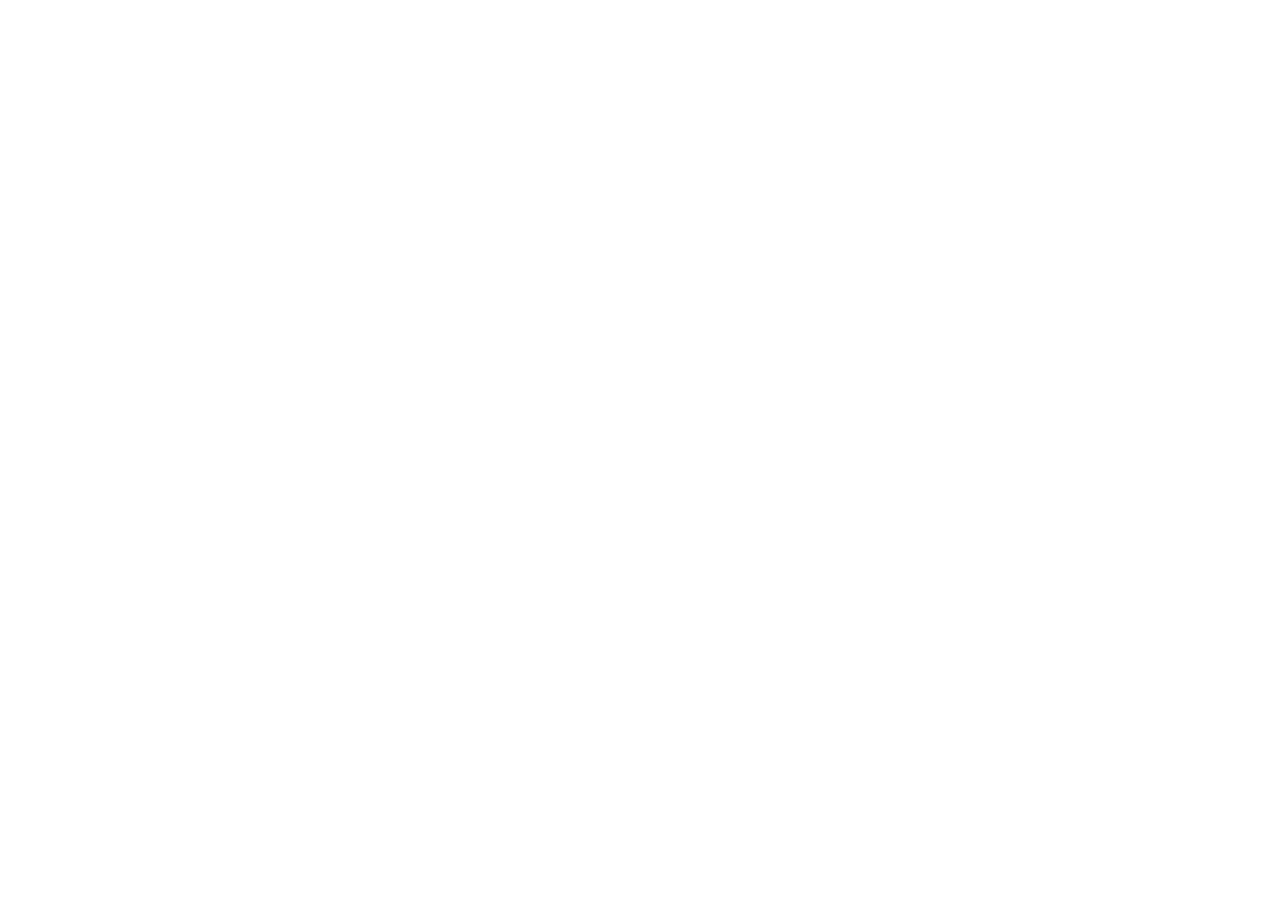
==== index.html @ 1e962970 "first commit" ====
<!DOCTYPE html>
<html lang="en">
<head>
    <meta charset="UTF-8">
    <meta name="viewport" content="width=device-width, initial-scale=1.0">
    <title>Refonte FlowCV</title>
</head>
<body>
    
</body>
</html>
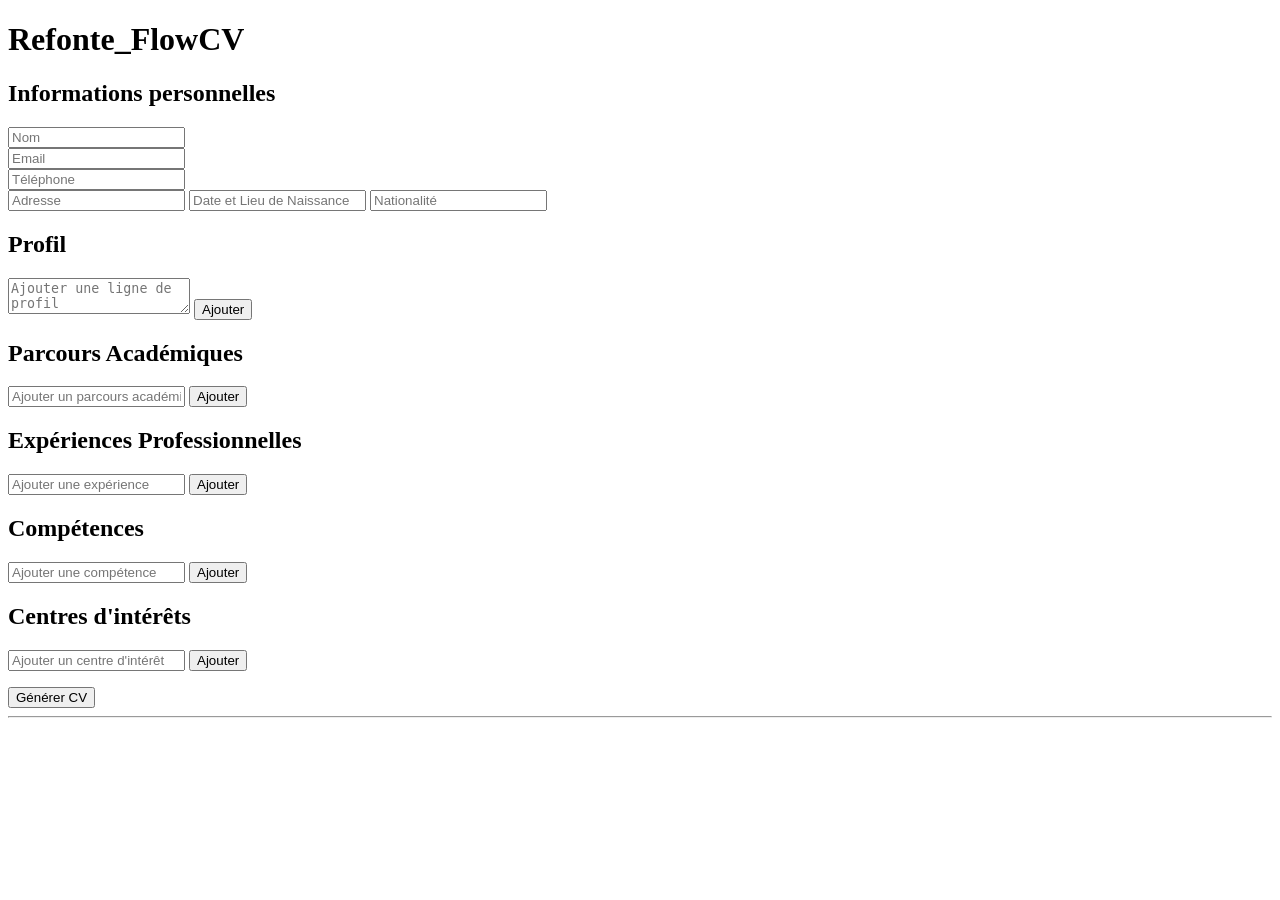
==== commit 07750002: "second commit" ====
--- a/index.html
+++ b/index.html
@@ -3,9 +3,82 @@
 <head>
     <meta charset="UTF-8">
     <meta name="viewport" content="width=device-width, initial-scale=1.0">
-    <title>Refonte FlowCV</title>
+    <title>Refonte_FlowCV</title>
+
+    <!-- jQuery CDN -->
+    <script src="https://code.jquery.com/jquery-3.7.1.min.js"></script>
+
+    <link rel="stylesheet" href="assets/css/style.css">
 </head>
 <body>
-    
+
+<h1>Refonte_FlowCV</h1>
+
+<form id="cvForm">
+
+    <!-- INFORMATIONS PERSONNELLES -->
+    <section>
+        <h2>Informations personnelles</h2>
+        <input type="text" id="nom" placeholder="Nom" required><br>
+        <input type="text" id="email" placeholder="Email" required><br>
+        <input type="text" id="telephone" placeholder="Téléphone" required><br>
+        <input type="text" id="adresse" placeholder="Adresse" required>
+        <input type="text" id="date" placeholder="Date et Lieu de Naissance " required>
+        <input type="text" id="nationalité" placeholder="Nationalité" required>
+    </section>
+
+    <!-- Profil  -->
+    <section> 
+        <h2>Profil</h2>
+        <textarea id="profilInput" placeholder="Ajouter une ligne de profil"></textarea>
+        <button type="button" id="addProfil">Ajouter</button>
+        <ul id="profilList"></ul>
+    </section>
+
+    <!-- PARCOURS -->
+    <section>
+        <h2>Parcours Académiques</h2>
+        <input type="text" id="parcoursInput" placeholder="Ajouter un parcours académique">
+        <button type="button" id="addParcours">Ajouter</button>
+        <ol id="parcoursList"></ol>
+    </section>
+
+    <!-- EXPERIENCES -->
+    <section>
+        <h2>Expériences Professionnelles</h2>
+        <input type="text" id="experienceInput" placeholder="Ajouter une expérience">
+        <button type="button" id="addExperience">Ajouter</button>
+        <ol id="experienceList"></ol>
+    </section>
+
+    <!-- COMPETENCES -->
+    <section>
+        <h2>Compétences</h2>
+        <input type="text" id="competenceInput" placeholder="Ajouter une compétence">
+        <button type="button" id="addCompetence">Ajouter</button>
+        <ul id="competenceList"></ul>
+    </section>
+
+    <!-- CENTRES -->
+    <section>
+        <h2>Centres d'intérêts</h2>
+        <input type="text" id="centreInput" placeholder="Ajouter un centre d'intérêt">
+        <button type="button" id="addCentre">Ajouter</button>
+        <ul id="centreList"></ul>
+    </section>
+
+
+    <button type="submit" name="btnlogin">Générer CV</button>
+
+</form>
+
+<hr>
+
+<section id="cvResultat"></section>
+
+<script src="assets/js/script.js"></script>
+<script src="assets/js/validation.js"></script>
+<script src="assets/vitrine/template.html"></script>
+
 </body>
-</html>+</html>
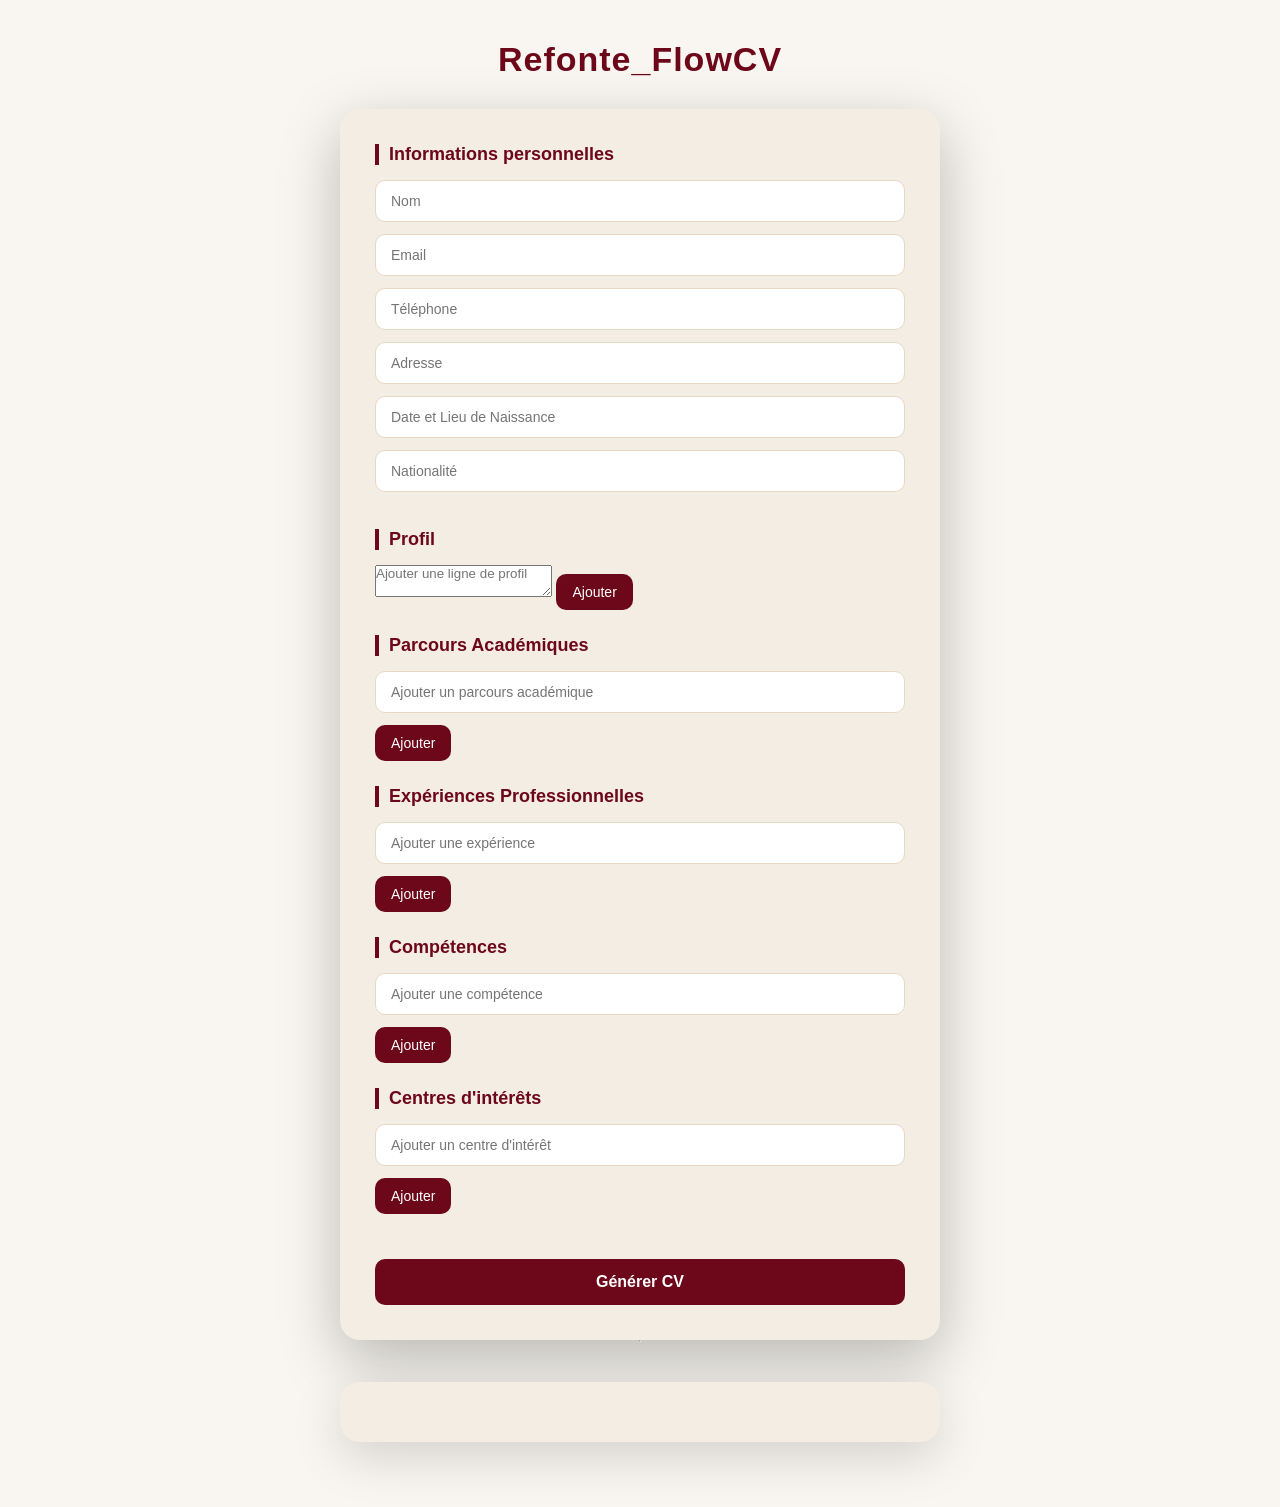
==== commit 6754d43c: "mise à jour index et test" ====
--- a/index.html
+++ b/index.html
@@ -56,7 +56,7 @@
         <h2>Compétences</h2>
         <input type="text" id="competenceInput" placeholder="Ajouter une compétence">
         <button type="button" id="addCompetence">Ajouter</button>
-        <ul id="competenceList"></ul>
+        <ol id="competenceList"></ol>
     </section>
 
     <!-- CENTRES -->
@@ -64,7 +64,7 @@
         <h2>Centres d'intérêts</h2>
         <input type="text" id="centreInput" placeholder="Ajouter un centre d'intérêt">
         <button type="button" id="addCentre">Ajouter</button>
-        <ul id="centreList"></ul>
+        <ol id="centreList"></ol>
     </section>
 
 
--- a/assets/css/style.css
+++ b/assets/css/style.css
@@ -0,0 +1,167 @@
+/* RESET */
+* {
+    margin: 0;
+    padding: 0;
+    box-sizing: border-box;
+    font-family: 'Segoe UI', sans-serif;
+}
+
+/* PALETTE BORDEAUX & BEIGE */
+:root {
+    --main-color: #6D071A;      /* Bordeaux profond */
+    --accent-color: #8E1B2F;    /* Bordeaux doux */
+    --soft-color: #F4EDE4;      /* Beige élégant */
+    --soft-dark: #E8D8C3;       /* Beige soutenu */
+    --text-color: #2B2B2B;
+    --white: #ffffff;
+}
+
+/* BODY */
+body {
+    background-color: #F9F6F1; /* Beige très clair doux */
+    padding: 40px 20px;
+    display: flex;
+    flex-direction: column;
+    align-items: center;
+    color: var(--text-color);
+}
+
+/* TITRE */
+h1 {
+    color: var(--main-color); /* Bordeaux */
+    margin-bottom: 30px;
+    font-size: 34px;
+    letter-spacing: 1px;
+    font-weight: bold;
+}
+
+/* FORM CARD */
+form {
+    background: var(--soft-color);
+    padding: 35px;
+    border-radius: 20px;
+    width: 100%;
+    max-width: 600px;
+    box-shadow: 0 20px 60px rgba(0, 0, 0, 0.25);
+}
+
+/* SECTIONS */
+section {
+    margin-bottom: 25px;
+}
+
+section h2 {
+    margin-bottom: 15px;
+    font-size: 18px;
+    color: var(--main-color);
+    border-left: 4px solid var(--main-color);
+    padding-left: 10px;
+}
+
+/* INPUTS */
+input {
+    width: 100%;
+    padding: 12px 15px;
+    margin-bottom: 12px;
+    border-radius: 10px;
+    border: 1px solid var(--soft-dark);
+    background-color: var(--white);
+    transition: 0.3s;
+    font-size: 14px;
+}
+
+input:focus {
+    border-color: var(--main-color);
+    outline: none;
+    box-shadow: 0 0 8px rgba(109, 7, 26, 0.3);
+}
+
+/* BOUTONS */
+button {
+    padding: 10px 16px;
+    border: none;
+    border-radius: 10px;
+    cursor: pointer;
+    background-color: var(--main-color);
+    color: white;
+    transition: 0.3s;
+    font-size: 14px;
+}
+
+button:hover {
+    background-color: var(--accent-color);
+    transform: translateY(-2px);
+}
+
+/* BOUTON PRINCIPAL */
+button[type="submit"] {
+    width: 100%;
+    margin-top: 20px;
+    padding: 14px;
+    font-size: 16px;
+    font-weight: bold;
+}
+
+/* LISTES */
+ol, ul {
+    margin-top: 10px;
+    padding-left: 20px;
+}
+
+li {
+    background-color: var(--white);
+    padding: 10px;
+    border-radius: 8px;
+    margin-bottom: 6px;
+    border-left: 4px solid var(--main-color);
+}
+
+/* RESULTAT CV */
+#cvResultat {
+    margin-top: 40px;
+    width: 100%;
+    max-width: 600px;
+    background: var(--soft-color);
+    padding: 30px;
+    border-radius: 20px;
+    box-shadow: 0 15px 50px rgba(0, 0, 0, 0.15);
+}
+
+#templates {
+    margin-top: 40px;
+    text-align: center;
+}
+
+.templateCard {
+    display: inline-block;
+    background-color: var(--soft-color);
+    padding: 20px;
+    margin: 10px;
+    border-radius: 12px;
+    cursor: pointer;
+    border: 2px solid var(--main-color);
+    transition: 0.3s;
+}
+
+.templateCard:hover {
+    background-color: var(--main-color);
+    color: white;
+}
+.cv-card {
+    background: white;
+    padding: 30px;
+    border-radius: 15px;
+    max-width: 700px;
+    margin: auto;
+    box-shadow: 0 10px 30px rgba(0,0,0,0.1);
+}
+
+.cv-card h2 {
+    color: var(--main-color);
+    margin-bottom: 15px;
+}
+
+.cv-card h3 {
+    margin-top: 20px;
+    color: var(--main-color);
+}
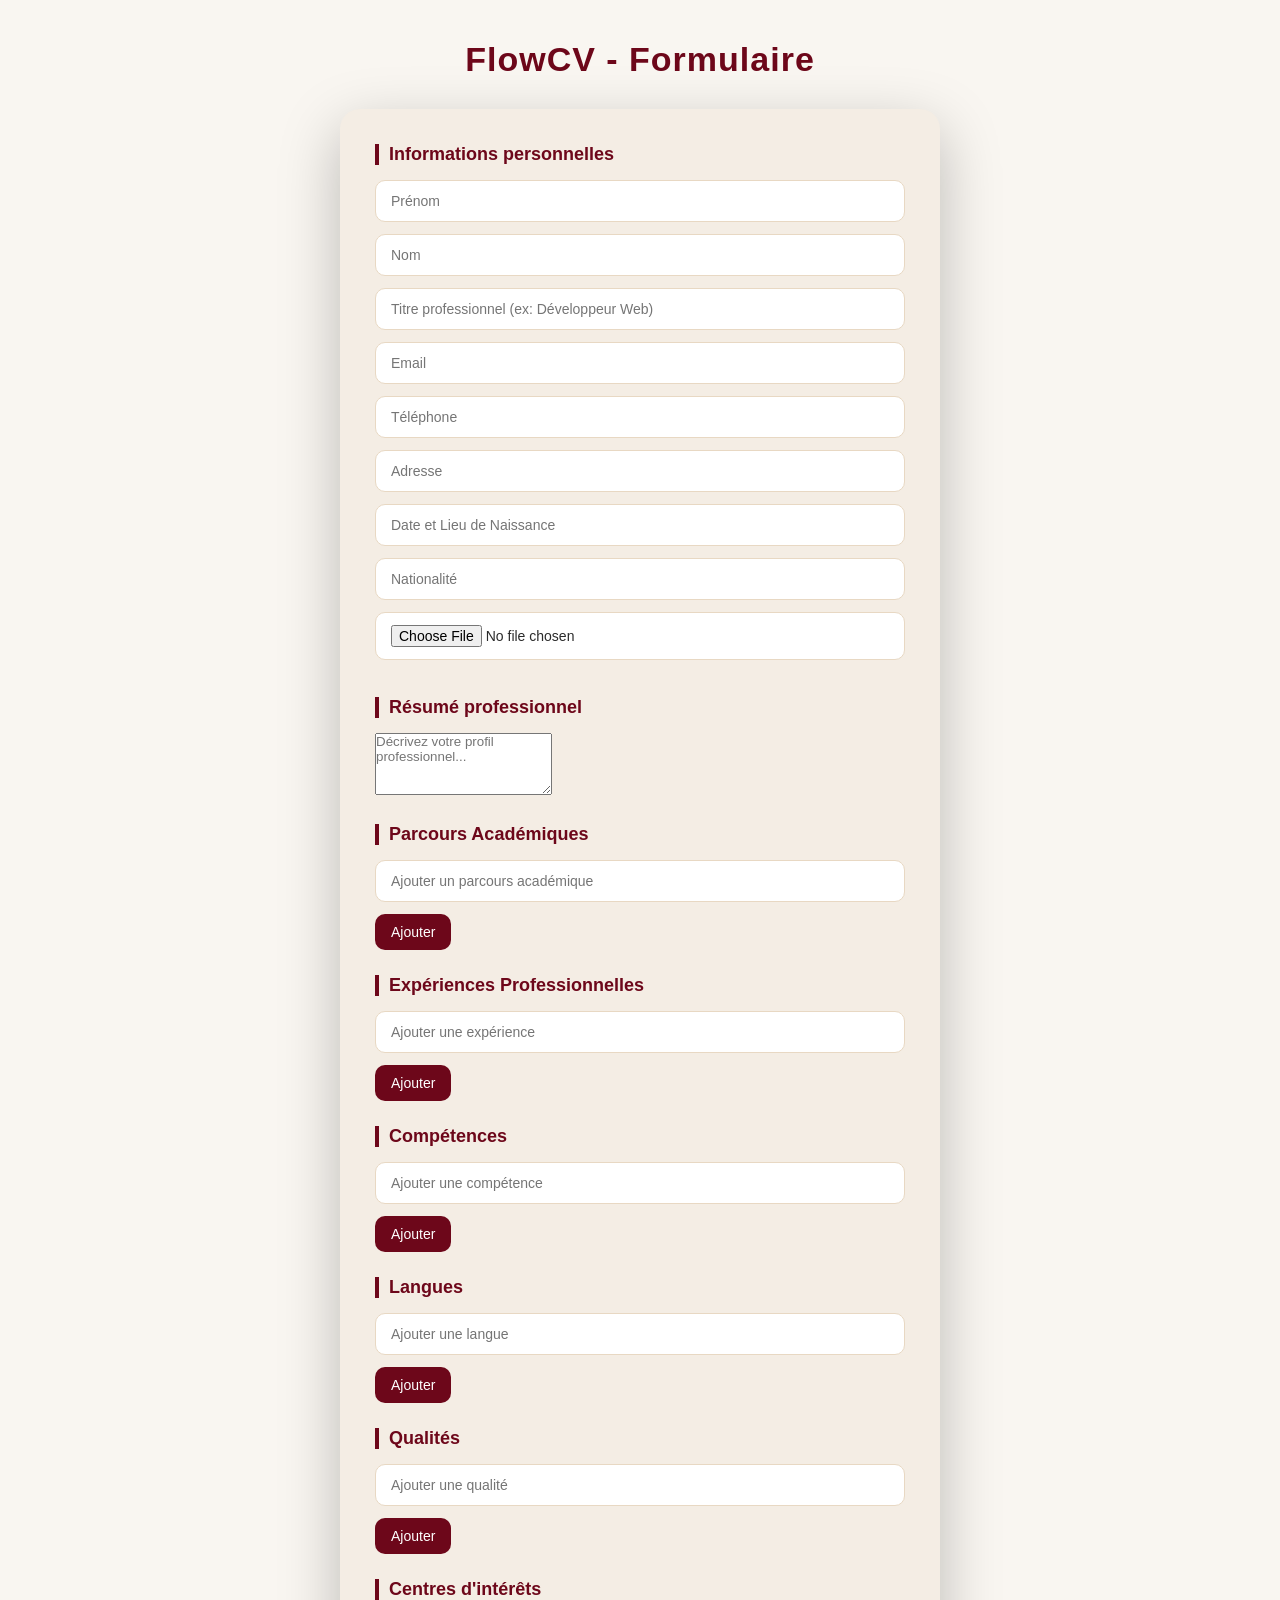
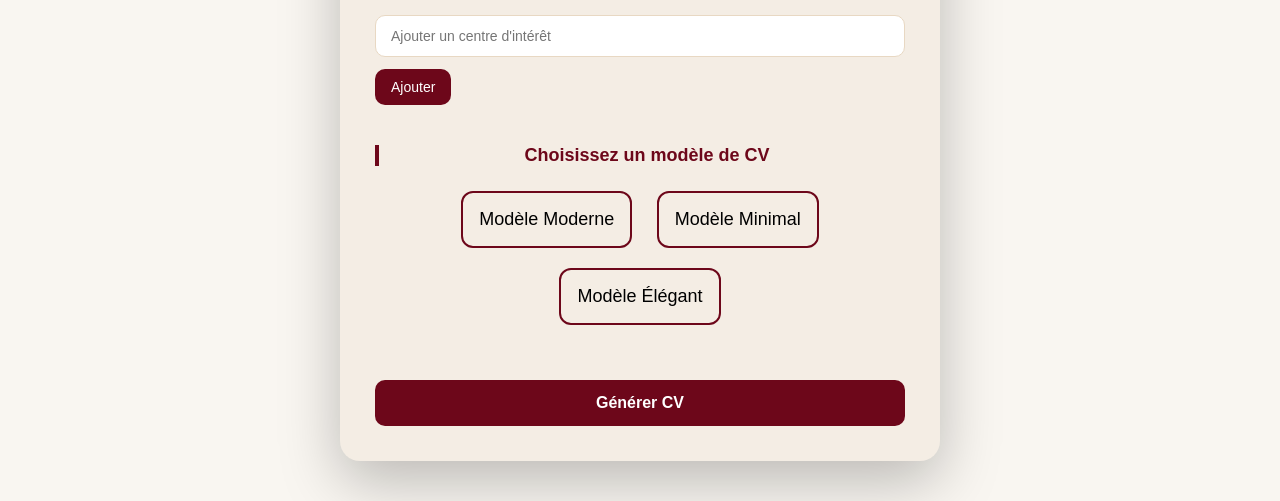
==== commit 8bae4726: "Mise à jour des templates et ajout du bouton exporter" ====
--- a/index.html
+++ b/index.html
@@ -1,41 +1,36 @@
 <!DOCTYPE html>
-<html lang="en">
+<html lang="fr">
 <head>
-    <meta charset="UTF-8">
-    <meta name="viewport" content="width=device-width, initial-scale=1.0">
-    <title>Refonte_FlowCV</title>
-
-    <!-- jQuery CDN -->
-    <script src="https://code.jquery.com/jquery-3.7.1.min.js"></script>
-
-    <link rel="stylesheet" href="assets/css/style.css">
+<meta charset="UTF-8">
+<title>Formulaire CV - FlowCV</title>
+<script src="https://code.jquery.com/jquery-3.7.1.min.js"></script>
+<link rel="stylesheet" href="assets/css/style.css">
 </head>
 <body>
 
-<h1>Refonte_FlowCV</h1>
+<h1>FlowCV - Formulaire</h1>
 
 <form id="cvForm">
 
-    <!-- INFORMATIONS PERSONNELLES -->
     <section>
         <h2>Informations personnelles</h2>
+        <input type="text" id="prenom" placeholder="Prénom" required><br>
         <input type="text" id="nom" placeholder="Nom" required><br>
+        <input type="text" id="titre" placeholder="Titre professionnel (ex: Développeur Web)" required><br>
         <input type="text" id="email" placeholder="Email" required><br>
         <input type="text" id="telephone" placeholder="Téléphone" required><br>
-        <input type="text" id="adresse" placeholder="Adresse" required>
-        <input type="text" id="date" placeholder="Date et Lieu de Naissance " required>
-        <input type="text" id="nationalité" placeholder="Nationalité" required>
+        <input type="text" id="adresse" placeholder="Adresse" required><br>
+        <input type="text" id="date" placeholder="Date et Lieu de Naissance" required><br>
+        <input type="text" id="nationalité" placeholder="Nationalité" required><br>
+        <!-- Photo -->
+        <input type="file" id="photoInput" accept="image/*">
     </section>
 
-    <!-- Profil  -->
-    <section> 
-        <h2>Profil</h2>
-        <textarea id="profilInput" placeholder="Ajouter une ligne de profil"></textarea>
-        <button type="button" id="addProfil">Ajouter</button>
-        <ul id="profilList"></ul>
+    <section>
+        <h2>Résumé professionnel</h2>
+        <textarea id="resume" placeholder="Décrivez votre profil professionnel..." rows="4"></textarea>
     </section>
 
-    <!-- PARCOURS -->
     <section>
         <h2>Parcours Académiques</h2>
         <input type="text" id="parcoursInput" placeholder="Ajouter un parcours académique">
@@ -43,7 +38,6 @@
         <ol id="parcoursList"></ol>
     </section>
 
-    <!-- EXPERIENCES -->
     <section>
         <h2>Expériences Professionnelles</h2>
         <input type="text" id="experienceInput" placeholder="Ajouter une expérience">
@@ -51,7 +45,6 @@
         <ol id="experienceList"></ol>
     </section>
 
-    <!-- COMPETENCES -->
     <section>
         <h2>Compétences</h2>
         <input type="text" id="competenceInput" placeholder="Ajouter une compétence">
@@ -59,7 +52,20 @@
         <ol id="competenceList"></ol>
     </section>
 
-    <!-- CENTRES -->
+    <section>
+        <h2>Langues</h2>
+        <input type="text" id="langueInput" placeholder="Ajouter une langue">
+        <button type="button" id="addLangue">Ajouter</button>
+        <ol id="langueList"></ol>
+    </section>
+
+    <section>
+        <h2>Qualités</h2>
+        <input type="text" id="qualiteInput" placeholder="Ajouter une qualité">
+        <button type="button" id="addQualite">Ajouter</button>
+        <ol id="qualiteList"></ol>
+    </section>
+    
     <section>
         <h2>Centres d'intérêts</h2>
         <input type="text" id="centreInput" placeholder="Ajouter un centre d'intérêt">
@@ -67,18 +73,123 @@
         <ol id="centreList"></ol>
     </section>
 
+    <section id="templates">
+        <h2>Choisissez un modèle de CV</h2>
+        <button type="button" class="templateCard" data-template="moderne" style="color: black; font-size: 18px; padding: 16px;">Modèle Moderne</button>
+        <button type="button" class="templateCard" data-template="minimal" style="color: black; font-size: 18px; padding: 16px;">Modèle Minimal</button>
+        <button type="button" class="templateCard" data-template="elegant" style="color: black; font-size: 18px; padding: 16px;">Modèle Élégant</button>
+    </section>
 
     <button type="submit" name="btnlogin">Générer CV</button>
 
 </form>
 
-<hr>
+<script>
+$(document).ready(function(){
 
-<section id="cvResultat"></section>
+    // Gestion des listes
+    function gestionListe(inputId, buttonId, listId){
+        $(buttonId).on("click", function(){
+            let valeur = $(inputId).val().trim();
+            if(valeur !== ""){
+                $(listId).append(
+                    "<li>" + valeur + " <button type='button' class='delete'>Supprimer</button></li>"
+                );
+                $(inputId).val("");
+            }
+        });
+        $(listId).on("click", ".delete", function(){
+            $(this).parent().remove();
+        });
+    }
 
-<script src="assets/js/script.js"></script>
-<script src="assets/js/validation.js"></script>
-<script src="assets/vitrine/template.html"></script>
+    gestionListe("#profilInput", "#addProfil", "#profilList");
+    gestionListe("#parcoursInput", "#addParcours", "#parcoursList");
+    gestionListe("#experienceInput", "#addExperience" ,"#experienceList");
+    gestionListe("#competenceInput", "#addCompetence", "#competenceList");
+    gestionListe("#centreInput", "#addCentre", "#centreList");
+    gestionListe("#langueInput", "#addLangue", "#langueList");
+    gestionListe("#qualiteInput", "#addQualite", "#qualiteList");
+
+    // Template
+    let templateChoisi = "";
+    $(".templateCard").on("click", function(){
+        $(".templateCard").removeClass("selected");
+        $(this).addClass("selected");
+        templateChoisi = $(this).data("template");
+    });
+
+    // Submit
+    $("#cvForm").on("submit", function(e){
+        e.preventDefault();
+        if(templateChoisi === ""){
+            alert("Veuillez choisir un modèle de CV !");
+            return;
+        }
+
+        const prenom = $("#prenom").val();
+        const nom = $("#nom").val();
+        const titre = $("#titre").val();
+        const resume = $("#resume").val();
+        const email = $("#email").val();
+        const telephone = $("#telephone").val();
+        const adresse = $("#adresse").val();
+        const date = $("#date").val();
+        const nationalité = $("#nationalité").val();
+        const photoFile = $("#photoInput")[0].files[0];
+        
+
+        function cleanList(selector){
+            return $(selector).map(function(){
+                return $(this).contents().first().text().trim();
+            }).get();
+        }
+
+        const profil = cleanList("#profilList li");
+        const parcours = cleanList("#parcoursList li");
+        const experiences = cleanList("#experienceList li");
+        const competences = cleanList("#competenceList li");
+        const centres = cleanList("#centreList li");
+        const langues = cleanList("#langueList li");
+        const qualites = cleanList("#qualiteList li");
+
+        // Fonction pour sauvegarder avec ou sans photo
+        function saveCV(photoBase64){
+            localStorage.setItem("cvData", JSON.stringify({
+                prenom,
+                nom,
+                titre,
+                resume,
+                email,
+                telephone,
+                adresse,
+                date,
+                nationalité,
+                profil,
+                parcours,
+                experiences,
+                competences,
+                centres,
+                langues,
+                qualites,
+                template: templateChoisi,
+                photo: photoBase64 || null
+            }));
+            window.location.href = "cv.html";
+        }
+
+        if(photoFile){
+            const reader = new FileReader();
+            reader.onload = function(e){
+                saveCV(e.target.result);
+            };
+            reader.readAsDataURL(photoFile);
+        } else {
+            saveCV(null);
+        }
+    });
+});
+</script>
 
 </body>
-</html>
+</html>
--- a/assets/css/style.css
+++ b/assets/css/style.css
@@ -164,4 +164,20 @@
 .cv-card h3 {
     margin-top: 20px;
     color: var(--main-color);
+}
+
+.photoPreviewContainer{
+width:150px;
+height:150px;
+border-radius:50%;
+overflow:hidden;
+border:3px solid #3498db;
+margin-top:10px;
+}
+
+#photoPreview{
+width:100%;
+height:100%;
+object-fit:cover;
+display:none;
 }
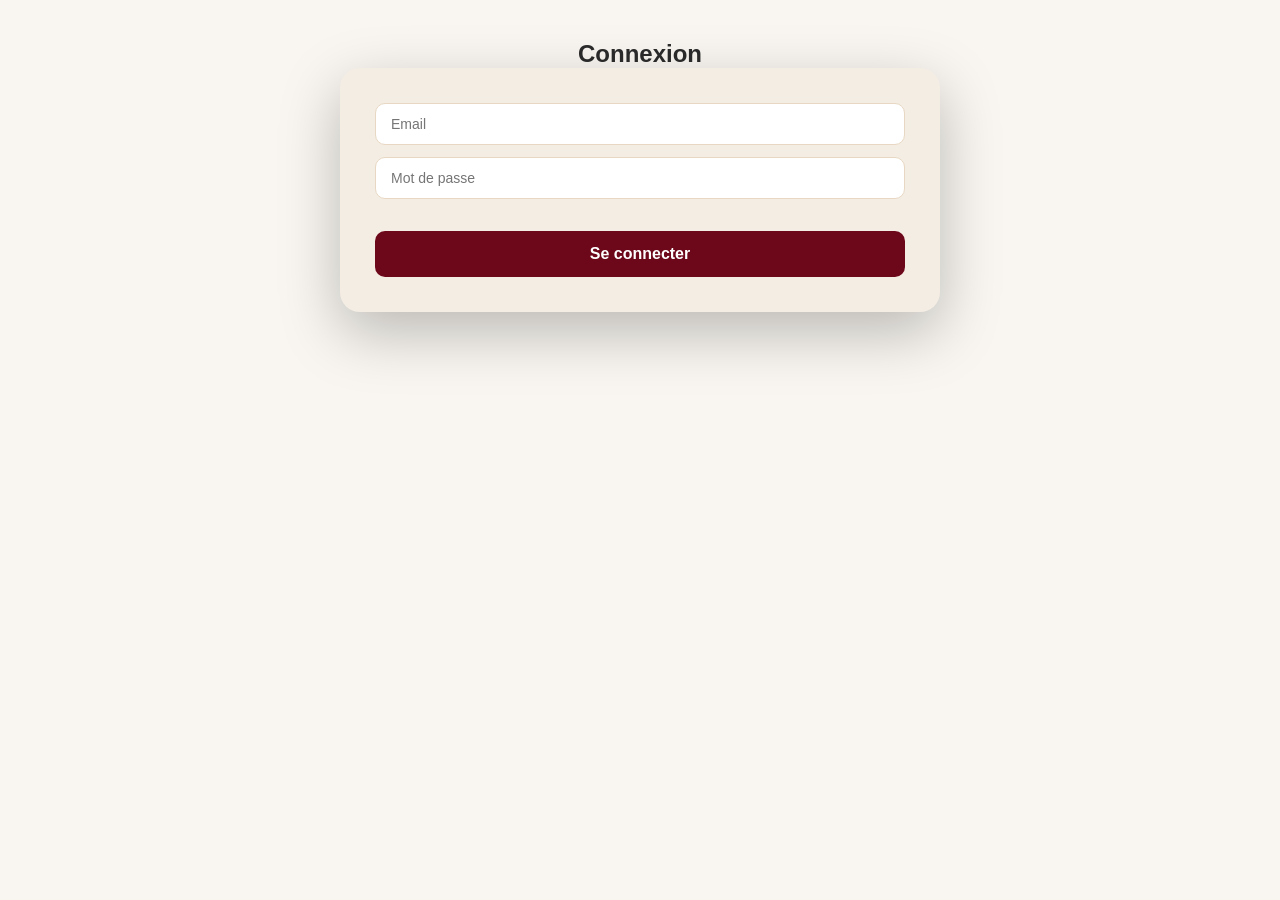
==== commit c154ddae: "modification reussi" ====
--- a/index.html
+++ b/index.html
@@ -4,6 +4,8 @@
 <meta charset="UTF-8">
 <title>Formulaire CV - FlowCV</title>
 <script src="https://code.jquery.com/jquery-3.7.1.min.js"></script>
+<script src="assets/js/validation.js"></script>
+<script src="assets/js/localStorage.js"></script>
 <link rel="stylesheet" href="assets/css/style.css">
 </head>
 <body>
@@ -18,7 +20,9 @@
         <input type="text" id="nom" placeholder="Nom" required><br>
         <input type="text" id="titre" placeholder="Titre professionnel (ex: Développeur Web)" required><br>
         <input type="text" id="email" placeholder="Email" required><br>
+        <span id="emailError" class="error"></span> <br>
         <input type="text" id="telephone" placeholder="Téléphone" required><br>
+        <span id="telError" class="error"></span> <br>
         <input type="text" id="adresse" placeholder="Adresse" required><br>
         <input type="text" id="date" placeholder="Date et Lieu de Naissance" required><br>
         <input type="text" id="nationalité" placeholder="Nationalité" required><br>
@@ -81,11 +85,16 @@
     </section>
 
     <button type="submit" name="btnlogin">Générer CV</button>
+    
 
 </form>
 
 <script>
 $(document).ready(function(){
+    // Vérification de la connexion
+    if(!localStorage.getItem("userEmail")){
+    window.location.href="login.html";
+    }
 
     // Gestion des listes
     function gestionListe(inputId, buttonId, listId){
@@ -138,6 +147,18 @@
         const nationalité = $("#nationalité").val();
         const photoFile = $("#photoInput")[0].files[0];
         
+            function verifierChamps(){
+
+        let nom=document.getElementById("nom").value;
+        let prenom=document.getElementById("prenom").value;
+
+        if(nom==="" || prenom===""){
+            alert("Veuillez remplir tous les champs obligatoires");
+            return false;
+        }
+
+        return true;
+    }
 
         function cleanList(selector){
             return $(selector).map(function(){
@@ -189,6 +210,15 @@
         }
     });
 });
+
+document.getElementById("generateCV").addEventListener("click",function(){
+
+    if(!verifierChamps()){
+        return;
+    }
+
+    genererCV();
+});
 </script>
 
 </body>
--- a/assets/css/style.css
+++ b/assets/css/style.css
@@ -180,4 +180,35 @@
 height:100%;
 object-fit:cover;
 display:none;
+}
+
+.error{
+color:red;
+font-size:14px;
+margin-top:5px;
+display:block;
+}
+
+@media (max-width:768px){
+
+.container{
+flex-direction:column;
+padding:10px;
+}
+
+input,textarea,button{
+width:100%;
+margin-bottom:10px;
+}
+
+#cvContainer{
+width:100%;
+}
+}
+
+.error{
+color:red;
+font-size:14px;
+margin-top:4px;
+display:block;
 }
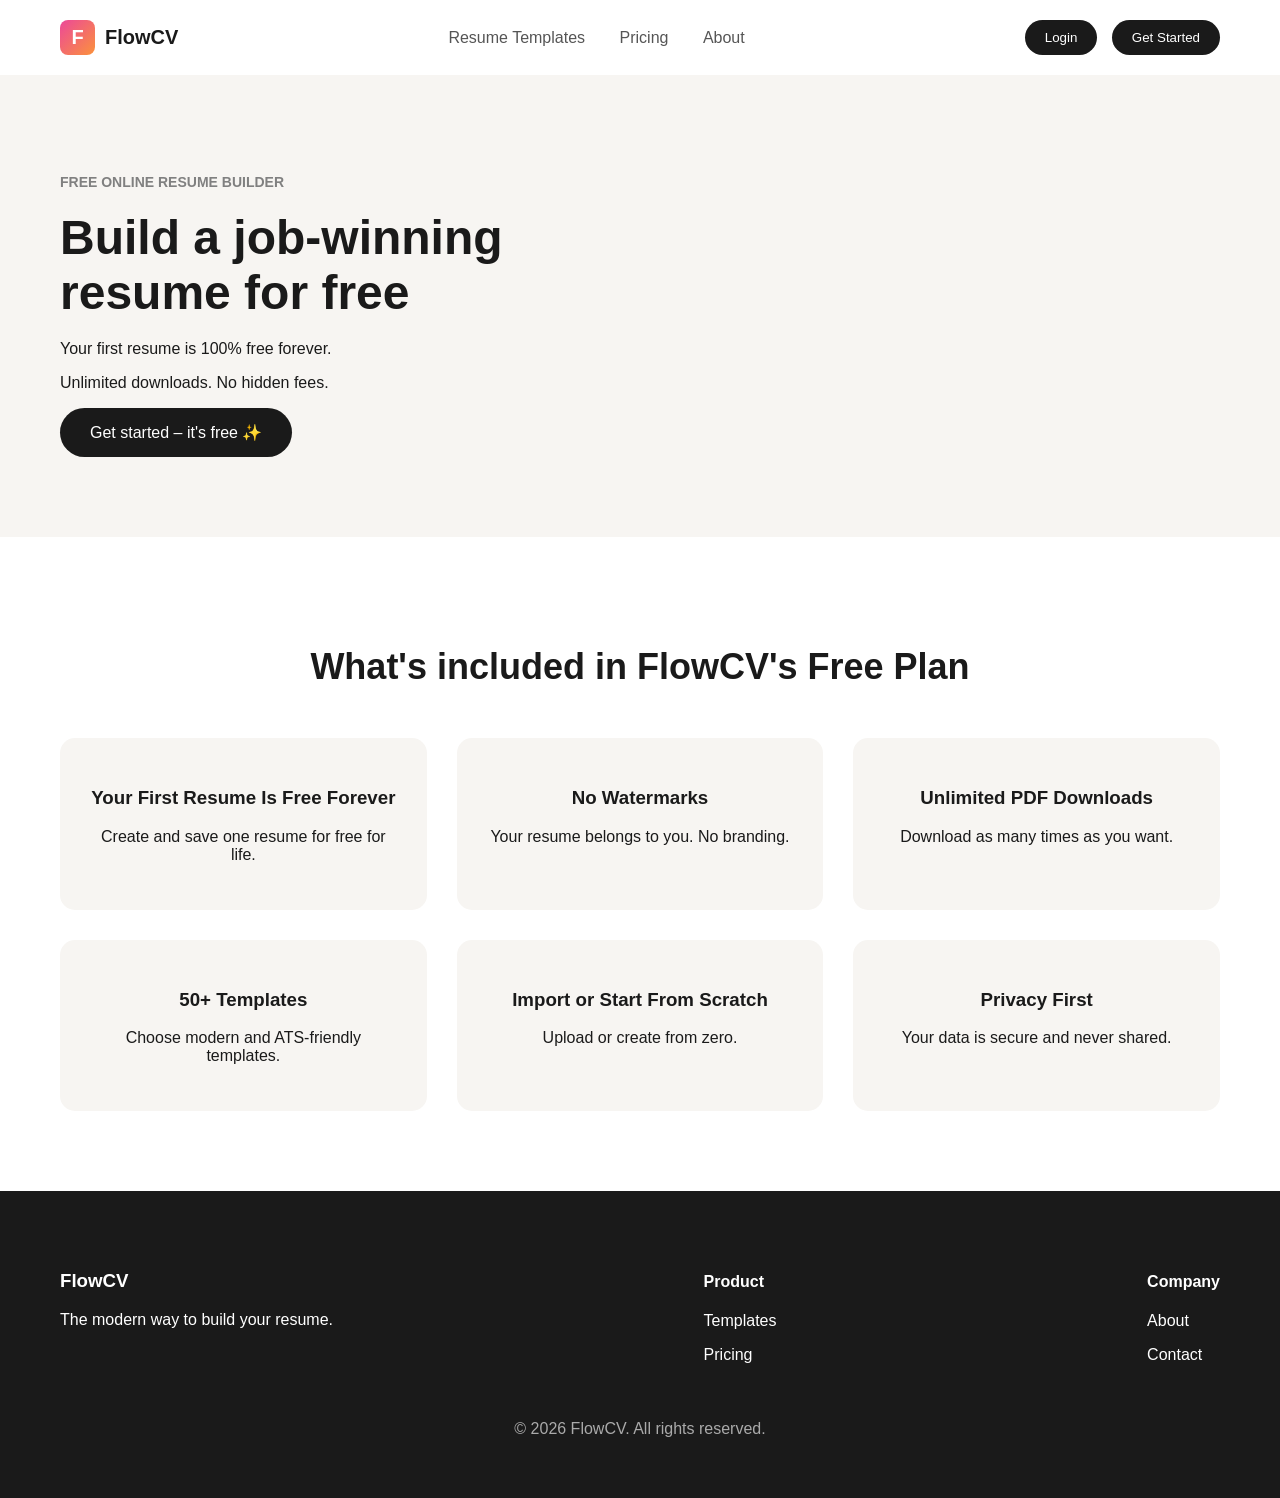
==== commit ab4cb72b: "modification" ====
--- a/index.html
+++ b/index.html
@@ -1,225 +1,114 @@
 <!DOCTYPE html>
 <html lang="fr">
 <head>
-<meta charset="UTF-8">
-<title>Formulaire CV - FlowCV</title>
-<script src="https://code.jquery.com/jquery-3.7.1.min.js"></script>
-<script src="assets/js/validation.js"></script>
-<script src="assets/js/localStorage.js"></script>
-<link rel="stylesheet" href="assets/css/style.css">
+    <meta charset="UTF-8">
+    <meta name="viewport" content="width=device-width, initial-scale=1.0">
+    <title>FlowCV - Build your resume</title>
+    <link rel="stylesheet" href="assets/css/accueil.css">
+    
+
+    <script src="https://code.jquery.com/jquery-3.7.1.min.js"></script>
+
 </head>
 <body>
 
-<h1>FlowCV - Formulaire</h1>
+<!-- HEADER -->
+<header class="navbar">
+    <div class="logo">
+        <div class="logo-box">F</div>
+        <span>FlowCV</span>
+    </div>
 
-<form id="cvForm">
+    <nav>
+        <a href="#">Resume Templates</a>
+        <a href="#">Pricing</a>
+        <a href="#">About</a>
+    </nav>
 
-    <section>
-        <h2>Informations personnelles</h2>
-        <input type="text" id="prenom" placeholder="Prénom" required><br>
-        <input type="text" id="nom" placeholder="Nom" required><br>
-        <input type="text" id="titre" placeholder="Titre professionnel (ex: Développeur Web)" required><br>
-        <input type="text" id="email" placeholder="Email" required><br>
-        <span id="emailError" class="error"></span> <br>
-        <input type="text" id="telephone" placeholder="Téléphone" required><br>
-        <span id="telError" class="error"></span> <br>
-        <input type="text" id="adresse" placeholder="Adresse" required><br>
-        <input type="text" id="date" placeholder="Date et Lieu de Naissance" required><br>
-        <input type="text" id="nationalité" placeholder="Nationalité" required><br>
-        <!-- Photo -->
-        <input type="file" id="photoInput" accept="image/*">
-    </section>
+    <div class="nav-buttons">
+        <a href="login.html"><button class=" btn btn-dark">Login</button></a>
+        <a href="login.html"><button class="btn-dark">Get Started</button></a>
+    </div>
+</header>
 
-    <section>
-        <h2>Résumé professionnel</h2>
-        <textarea id="resume" placeholder="Décrivez votre profil professionnel..." rows="4"></textarea>
-    </section>
+<!-- HERO SECTION -->
+<section class="hero">
+    <div class="hero-text">
+        <h4>Free Online Resume Builder</h4>
+        <h1>Build a job-winning resume for free</h1>
+        <p>Your first resume is 100% free forever.</p>
+        <p>Unlimited downloads. No hidden fees.</p>
+        <a href="login.html"><button class="btn-dark large">Get started – it's free ✨</button></a>
+    </div>
 
-    <section>
-        <h2>Parcours Académiques</h2>
-        <input type="text" id="parcoursInput" placeholder="Ajouter un parcours académique">
-        <button type="button" id="addParcours">Ajouter</button>
-        <ol id="parcoursList"></ol>
-    </section>
+</section>
 
-    <section>
-        <h2>Expériences Professionnelles</h2>
-        <input type="text" id="experienceInput" placeholder="Ajouter une expérience">
-        <button type="button" id="addExperience">Ajouter</button>
-        <ol id="experienceList"></ol>
-    </section>
+<!-- FEATURES -->
+<section class="features">
+    <h2>What's included in FlowCV's Free Plan</h2>
 
-    <section>
-        <h2>Compétences</h2>
-        <input type="text" id="competenceInput" placeholder="Ajouter une compétence">
-        <button type="button" id="addCompetence">Ajouter</button>
-        <ol id="competenceList"></ol>
-    </section>
+    <div class="features-grid">
 
-    <section>
-        <h2>Langues</h2>
-        <input type="text" id="langueInput" placeholder="Ajouter une langue">
-        <button type="button" id="addLangue">Ajouter</button>
-        <ol id="langueList"></ol>
-    </section>
+        <div class="card">
+            <h3>Your First Resume Is Free Forever</h3>
+            <p>Create and save one resume for free for life.</p>
+        </div>
 
-    <section>
-        <h2>Qualités</h2>
-        <input type="text" id="qualiteInput" placeholder="Ajouter une qualité">
-        <button type="button" id="addQualite">Ajouter</button>
-        <ol id="qualiteList"></ol>
-    </section>
-    
-    <section>
-        <h2>Centres d'intérêts</h2>
-        <input type="text" id="centreInput" placeholder="Ajouter un centre d'intérêt">
-        <button type="button" id="addCentre">Ajouter</button>
-        <ol id="centreList"></ol>
-    </section>
+        <div class="card">
+            <h3>No Watermarks</h3>
+            <p>Your resume belongs to you. No branding.</p>
+        </div>
 
-    <section id="templates">
-        <h2>Choisissez un modèle de CV</h2>
-        <button type="button" class="templateCard" data-template="moderne" style="color: black; font-size: 18px; padding: 16px;">Modèle Moderne</button>
-        <button type="button" class="templateCard" data-template="minimal" style="color: black; font-size: 18px; padding: 16px;">Modèle Minimal</button>
-        <button type="button" class="templateCard" data-template="elegant" style="color: black; font-size: 18px; padding: 16px;">Modèle Élégant</button>
-    </section>
+        <div class="card">
+            <h3>Unlimited PDF Downloads</h3>
+            <p>Download as many times as you want.</p>
+        </div>
 
-    <button type="submit" name="btnlogin">Générer CV</button>
-    
+        <div class="card">
+            <h3>50+ Templates</h3>
+            <p>Choose modern and ATS-friendly templates.</p>
+        </div>
 
-</form>
+        <div class="card">
+            <h3>Import or Start From Scratch</h3>
+            <p>Upload or create from zero.</p>
+        </div>
 
-<script>
-$(document).ready(function(){
-    // Vérification de la connexion
-    if(!localStorage.getItem("userEmail")){
-    window.location.href="login.html";
-    }
+        <div class="card">
+            <h3>Privacy First</h3>
+            <p>Your data is secure and never shared.</p>
+        </div>
 
-    // Gestion des listes
-    function gestionListe(inputId, buttonId, listId){
-        $(buttonId).on("click", function(){
-            let valeur = $(inputId).val().trim();
-            if(valeur !== ""){
-                $(listId).append(
-                    "<li>" + valeur + " <button type='button' class='delete'>Supprimer</button></li>"
-                );
-                $(inputId).val("");
-            }
-        });
-        $(listId).on("click", ".delete", function(){
-            $(this).parent().remove();
-        });
-    }
+    </div>
+</section>
 
-    gestionListe("#profilInput", "#addProfil", "#profilList");
-    gestionListe("#parcoursInput", "#addParcours", "#parcoursList");
-    gestionListe("#experienceInput", "#addExperience" ,"#experienceList");
-    gestionListe("#competenceInput", "#addCompetence", "#competenceList");
-    gestionListe("#centreInput", "#addCentre", "#centreList");
-    gestionListe("#langueInput", "#addLangue", "#langueList");
-    gestionListe("#qualiteInput", "#addQualite", "#qualiteList");
+<!-- FOOTER -->
+<footer>
+    <div class="footer-content">
+        <div>
+            <h3>FlowCV</h3>
+            <p>The modern way to build your resume.</p>
+        </div>
 
-    // Template
-    let templateChoisi = "";
-    $(".templateCard").on("click", function(){
-        $(".templateCard").removeClass("selected");
-        $(this).addClass("selected");
-        templateChoisi = $(this).data("template");
-    });
+        <div>
+            <h4>Product</h4>
+            <p>Templates</p>
+            <p>Pricing</p>
+        </div>
 
-    // Submit
-    $("#cvForm").on("submit", function(e){
-        e.preventDefault();
-        if(templateChoisi === ""){
-            alert("Veuillez choisir un modèle de CV !");
-            return;
-        }
+        <div>
+            <h4>Company</h4>
+            <p>About</p>
+            <p>Contact</p>
+        </div>
+    </div>
 
-        const prenom = $("#prenom").val();
-        const nom = $("#nom").val();
-        const titre = $("#titre").val();
-        const resume = $("#resume").val();
-        const email = $("#email").val();
-        const telephone = $("#telephone").val();
-        const adresse = $("#adresse").val();
-        const date = $("#date").val();
-        const nationalité = $("#nationalité").val();
-        const photoFile = $("#photoInput")[0].files[0];
-        
-            function verifierChamps(){
+    <div class="footer-bottom">
+        © 2026 FlowCV. All rights reserved.
+    </div>
+</footer>
 
-        let nom=document.getElementById("nom").value;
-        let prenom=document.getElementById("prenom").value;
 
-        if(nom==="" || prenom===""){
-            alert("Veuillez remplir tous les champs obligatoires");
-            return false;
-        }
-
-        return true;
-    }
-
-        function cleanList(selector){
-            return $(selector).map(function(){
-                return $(this).contents().first().text().trim();
-            }).get();
-        }
-
-        const profil = cleanList("#profilList li");
-        const parcours = cleanList("#parcoursList li");
-        const experiences = cleanList("#experienceList li");
-        const competences = cleanList("#competenceList li");
-        const centres = cleanList("#centreList li");
-        const langues = cleanList("#langueList li");
-        const qualites = cleanList("#qualiteList li");
-
-        // Fonction pour sauvegarder avec ou sans photo
-        function saveCV(photoBase64){
-            localStorage.setItem("cvData", JSON.stringify({
-                prenom,
-                nom,
-                titre,
-                resume,
-                email,
-                telephone,
-                adresse,
-                date,
-                nationalité,
-                profil,
-                parcours,
-                experiences,
-                competences,
-                centres,
-                langues,
-                qualites,
-                template: templateChoisi,
-                photo: photoBase64 || null
-            }));
-            window.location.href = "cv.html";
-        }
-
-        if(photoFile){
-            const reader = new FileReader();
-            reader.onload = function(e){
-                saveCV(e.target.result);
-            };
-            reader.readAsDataURL(photoFile);
-        } else {
-            saveCV(null);
-        }
-    });
-});
-
-document.getElementById("generateCV").addEventListener("click",function(){
-
-    if(!verifierChamps()){
-        return;
-    }
-
-    genererCV();
-});
-</script>
 
 </body>
 </html>
--- a/assets/css/accueil.css
+++ b/assets/css/accueil.css
@@ -0,0 +1,152 @@
+body {
+    margin: 0;
+    font-family: Arial, sans-serif;
+    background: #F7F5F2;
+    color: #1A1A1A;
+}
+
+/* NAVBAR */
+.navbar {
+    display: flex;
+    justify-content: space-between;
+    align-items: center;
+    padding: 20px 60px;
+    background: white;
+    position: sticky;
+    top: 0;
+}
+
+.logo {
+    display: flex;
+    align-items: center;
+    gap: 10px;
+    font-weight: bold;
+    font-size: 20px;
+}
+
+.logo-box {
+    width: 35px;
+    height: 35px;
+    background: linear-gradient(to bottom right, #ec4899, #fb923c);
+    color: white;
+    display: flex;
+    justify-content: center;
+    align-items: center;
+    border-radius: 8px;
+    font-weight: bold;
+}
+
+nav a {
+    margin: 0 15px;
+    text-decoration: none;
+    color: #555;
+}
+
+nav a:hover {
+    color: black;
+}
+
+.nav-buttons button {
+    margin-left: 10px;
+}
+
+/* BUTTONS */
+.btn-dark {
+    background: #1A1A1A;
+    color: white;
+    border: none;
+    padding: 10px 20px;
+    border-radius: 30px;
+    cursor: pointer;
+}
+
+.btn-dark:hover {
+    background: #333;
+}
+
+.btn-ghost {
+    background: none;
+    border: none;
+    cursor: pointer;
+}
+
+.large {
+    padding: 15px 30px;
+    font-size: 16px;
+}
+
+/* HERO */
+.hero {
+    display: flex;
+    align-items: center;
+    justify-content: space-between;
+    padding: 80px 60px;
+}
+
+.hero-text {
+    max-width: 500px;
+}
+
+.hero-text h1 {
+    font-size: 48px;
+    margin: 20px 0;
+}
+
+.hero-text h4 {
+    text-transform: uppercase;
+    font-size: 14px;
+    color: gray;
+}
+
+.hero-image img {
+    width: 500px;
+    border-radius: 15px;
+    box-shadow: 0 20px 40px rgba(0,0,0,0.1);
+}
+
+/* FEATURES */
+.features {
+    padding: 80px 60px;
+    background: white;
+    text-align: center;
+}
+
+.features h2 {
+    font-size: 36px;
+    margin-bottom: 50px;
+}
+
+.features-grid {
+    display: grid;
+    grid-template-columns: repeat(3, 1fr);
+    gap: 30px;
+}
+
+.card {
+    background: #F7F5F2;
+    padding: 30px;
+    border-radius: 15px;
+    transition: 0.3s;
+}
+
+.card:hover {
+    box-shadow: 0 10px 25px rgba(0,0,0,0.1);
+}
+
+/* FOOTER */
+footer {
+    background: #1A1A1A;
+    color: white;
+    padding: 60px;
+}
+
+.footer-content {
+    display: flex;
+    justify-content: space-between;
+}
+
+.footer-bottom {
+    margin-top: 40px;
+    text-align: center;
+    color: #aaa;
+}
